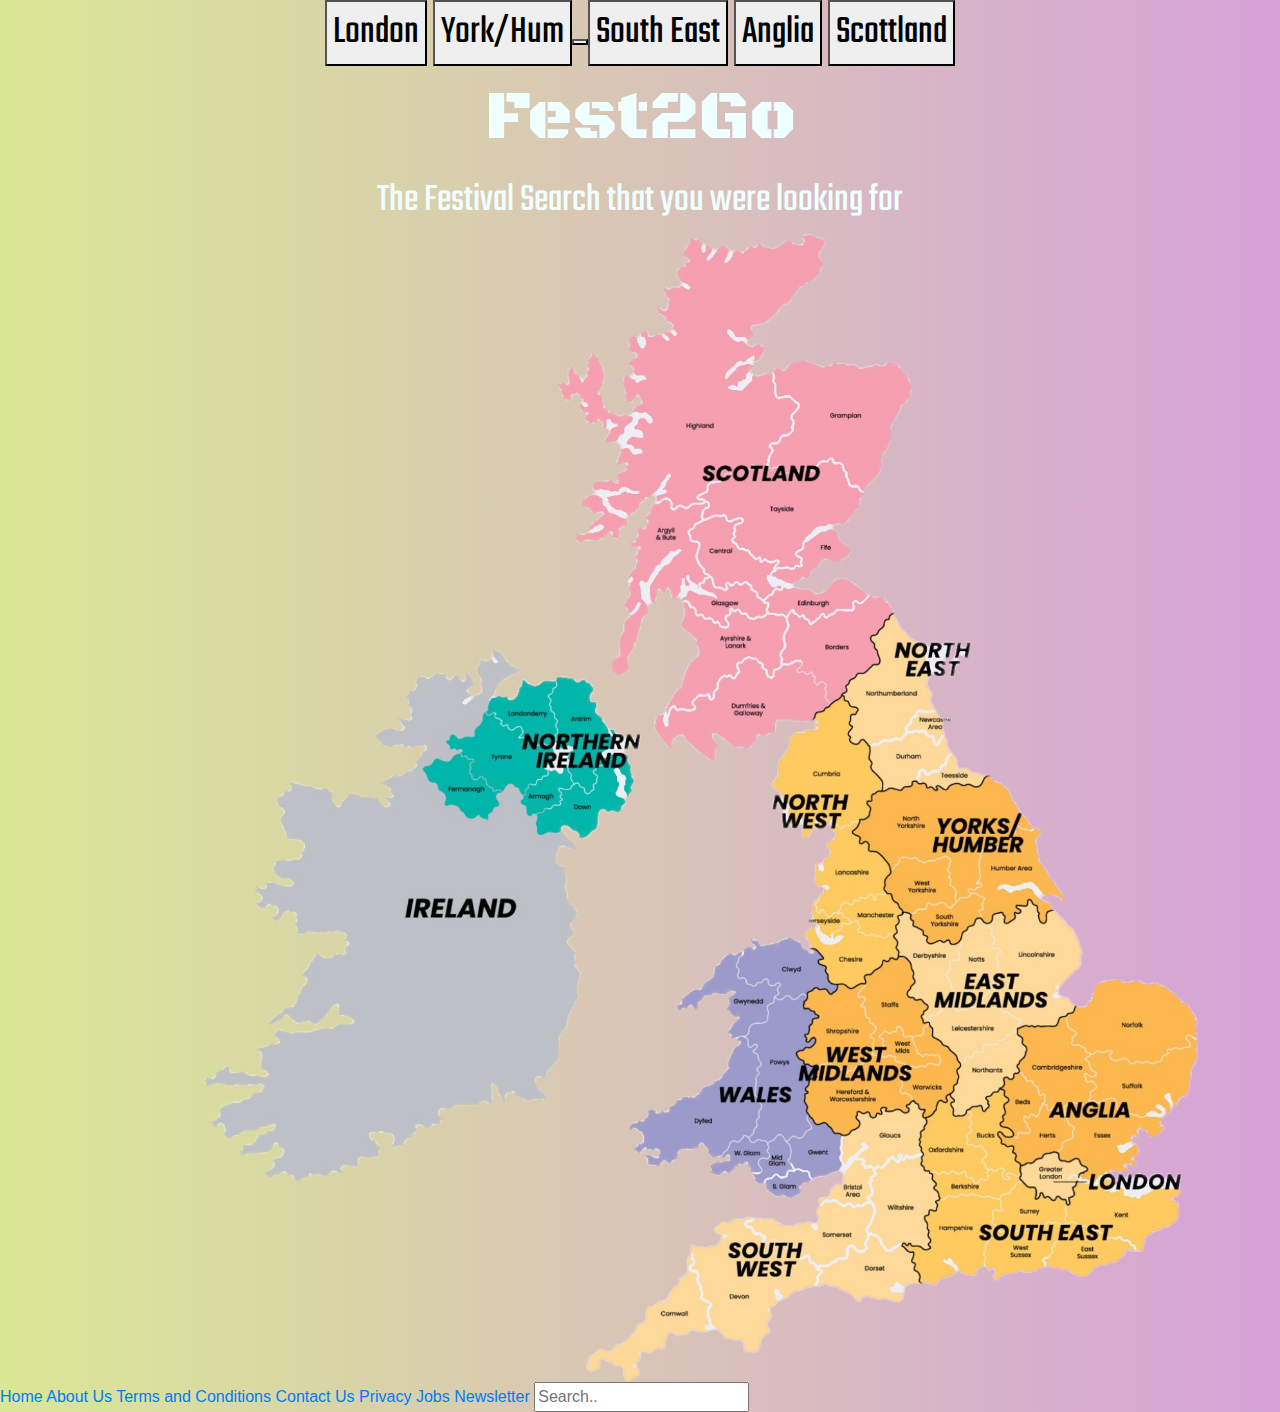
==== index.html @ 10b6bcd2 "link main page to york/hum and added background to york hum" ====
<!DOCTYPE html>
<html lang="en">
<head>
    <meta charset="UTF-8">
    <meta name="viewport" content="width=device-width, initial-scale=1.0">
    <title>Fest2Go</title>
        <link rel="stylesheet" href="Home.css">
        <link href="https://fonts.googleapis.com/css2?family=Black+Ops+One&display=swap" rel="stylesheet">
        <link rel="stylesheet" href="https://cdn.jsdelivr.net/npm/bootstrap@4.3.1/dist/css/bootstrap.min.css" integrity="sha384-ggOyR0iXCbMQv3Xipma34MD+dH/1fQ784/j6cY/iJTQUOhcWr7x9JvoRxT2MZw1T" crossorigin="anonymous">
        <link href="https://fonts.googleapis.com/css2?family=Teko:wght@300&display=swap" rel="stylesheet">
</head> 
<body>

<script src="https://code.jquery.com/jquery-3.3.1.slim.min.js" integrity="sha384-q8i/X+965DzO0rT7abK41JStQIAqVgRVzpbzo5smXKp4YfRvH+8abtTE1Pi6jizo" crossorigin="anonymous"></script>
<script src="https://cdn.jsdelivr.net/npm/popper.js@1.14.7/dist/umd/popper.min.js" integrity="sha384-UO2eT0CpHqdSJQ6hJty5KVphtPhzWj9WO1clHTMGa3JDZwrnQq4sF86dIHNDz0W1" crossorigin="anonymous"></script>
<script src="https://cdn.jsdelivr.net/npm/bootstrap@4.3.1/dist/js/bootstrap.min.js" integrity="sha384-JjSmVgyd0p3pXB1rRibZUAYoIIy6OrQ6VrjIEaFf/nJGzIxFDsf4x0xIM+B07jRM" crossorigin="anonymous"></script>

<div class="TopBar">
     <a href="#London"><Button>London</Button></a>
     <a href="YorkHum.html"><button>York/Hum<button></a>
     <a href="#South East"><button>South East</button></a>
     <a href="#Anglia"><button>Anglia</button></a>
     <a href="#Scottland"><button>Scottland</button></a>
</div>

    <div class="HeaderMain">
        <h class="h1-fluid"> Fest2Go </h>
   </div>

   <div class="TagLine">
        <h class="h1-fluid"> The Festival Search that you were looking for </h>
   </div>

   <div class="RegionalMap">
        <img class="img-fluid" src="Regional Map 2.png" alt="A Regional Map of the UK, Featuring County Names">
   </div>

   <div calss="BottomBar">
        <a href="#Home">Home</a>
        <a href="#about">About Us</a>
        <a href="#TandC">Terms and Conditions</a>
        <a href="#contact">Contact Us</a>
        <a href="Privacy">Privacy</a>
        <a href="Jobs">Jobs</a>
        <a class="active" href="#Newsletter">Newsletter</a>
            <input type="text" placeholder="Search..">
   </div>

</body>
</html>
---- Home.css ----
body {
    background: linear-gradient(90deg, #dae795, #d7a2d9);
}

.HeaderMain{
    font-size: 70px;
    font-family: 'Black Ops One', system-ui;
    text-align: center;
    color: azure;
}

.TagLine{
    font-size: 40px;
    font-family: 'Teko', sans-serif;
    text-align: center;
    color: azure;
    text-wrap:balance;
}

.TopBar{
    font-family: 'Teko', sans-serif;
    font-size: 40px;
    display:block;
    text-align: center;
    max-width: 100%;
    background: linear-gradient(90deg, #dae795, #d7a2d9);
    color:#574369;
}

#RegionalMap {
display:block;
max-width: 100%;
height: auto;
}

.BottomBar{
    font-family: 'Teko', sans-serif;
    font-size: 30px;
    text-align: center;
    text-wrap:balance;
    max-width: 100%;
    background: linear-gradient(90deg, #dae795, #d7a2d9);
    color:#574369;
}
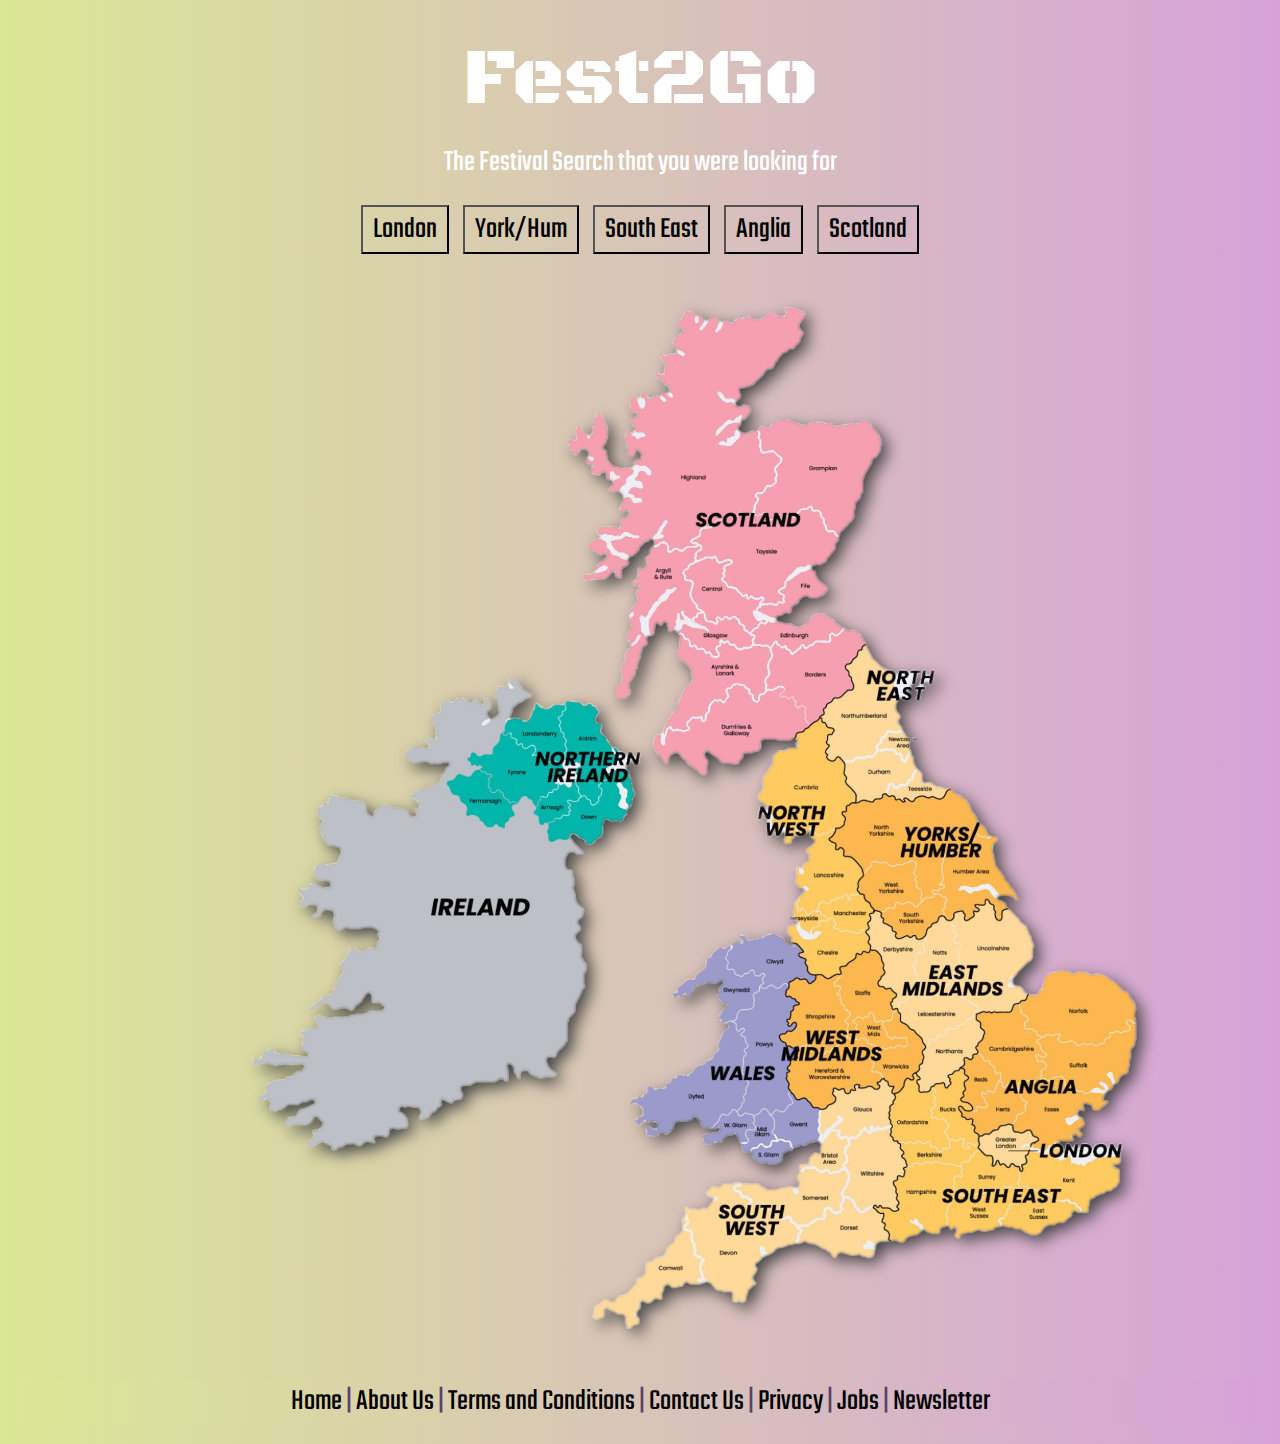
==== commit fcad0693: "reorganised files and cleaned up code" ====
--- a/index.html
+++ b/index.html
@@ -1,50 +1,52 @@
 <!DOCTYPE html>
 <html lang="en">
-<head>
-    <meta charset="UTF-8">
-    <meta name="viewport" content="width=device-width, initial-scale=1.0">
-    <title>Fest2Go</title>
-        <link rel="stylesheet" href="Home.css">
-        <link href="https://fonts.googleapis.com/css2?family=Black+Ops+One&display=swap" rel="stylesheet">
-        <link rel="stylesheet" href="https://cdn.jsdelivr.net/npm/bootstrap@4.3.1/dist/css/bootstrap.min.css" integrity="sha384-ggOyR0iXCbMQv3Xipma34MD+dH/1fQ784/j6cY/iJTQUOhcWr7x9JvoRxT2MZw1T" crossorigin="anonymous">
-        <link href="https://fonts.googleapis.com/css2?family=Teko:wght@300&display=swap" rel="stylesheet">
-</head> 
-<body>
+    <head>
+        <meta charset="UTF-8" />
+        <meta name="viewport" content="width=device-width, initial-scale=1.0" />
+        <title>Fest2Go</title>
+        <link rel="stylesheet" href="styles/main.css" />
+        <link rel="stylesheet" href="https://fonts.googleapis.com/css2?family=Black+Ops+One&display=swap" />
+        <link rel="stylesheet" href="https://cdn.jsdelivr.net/npm/bootstrap@4.3.1/dist/css/bootstrap.min.css" />
+        <link rel="stylesheet" href="https://fonts.googleapis.com/css2?family=Teko:wght@300&display=swap" />
+        <script src="https://code.jquery.com/jquery-3.3.1.slim.min.js"></script>
+        <script src="https://cdn.jsdelivr.net/npm/popper.js@1.14.7/dist/umd/popper.min.js"></script>
+        <script src="https://cdn.jsdelivr.net/npm/bootstrap@4.3.1/dist/js/bootstrap.min.js"></script>
+    </head>
+    <body>
+        <div id="title">
+            <a href="index.html"><h class="h1-fluid">Fest2Go</h></a>
+        </div>
 
-<script src="https://code.jquery.com/jquery-3.3.1.slim.min.js" integrity="sha384-q8i/X+965DzO0rT7abK41JStQIAqVgRVzpbzo5smXKp4YfRvH+8abtTE1Pi6jizo" crossorigin="anonymous"></script>
-<script src="https://cdn.jsdelivr.net/npm/popper.js@1.14.7/dist/umd/popper.min.js" integrity="sha384-UO2eT0CpHqdSJQ6hJty5KVphtPhzWj9WO1clHTMGa3JDZwrnQq4sF86dIHNDz0W1" crossorigin="anonymous"></script>
-<script src="https://cdn.jsdelivr.net/npm/bootstrap@4.3.1/dist/js/bootstrap.min.js" integrity="sha384-JjSmVgyd0p3pXB1rRibZUAYoIIy6OrQ6VrjIEaFf/nJGzIxFDsf4x0xIM+B07jRM" crossorigin="anonymous"></script>
+        <div id="tagline">
+            <h class="h1-fluid">The Festival Search that you were looking for</h>
+        </div>
 
-<div class="TopBar">
-     <a href="#London"><Button>London</Button></a>
-     <a href="YorkHum.html"><button>York/Hum<button></a>
-     <a href="#South East"><button>South East</button></a>
-     <a href="#Anglia"><button>Anglia</button></a>
-     <a href="#Scottland"><button>Scottland</button></a>
-</div>
+        <div id="regions">
+            <a href="#london"><button>London</button></a>
+            <a href="yorkhum.html"><button>York/Hum</button></a>
+            <a href="#south_east"><button>South East</button></a>
+            <a href="#anglia"><button>Anglia</button></a>
+            <a href="#scotland"><button>Scotland</button></a>
+        </div>
 
-    <div class="HeaderMain">
-        <h class="h1-fluid"> Fest2Go </h>
-   </div>
+        <div id="map">
+            <img class="img-fluid" src="img/map.png" alt="A Regional Map of the UK, Featuring County Names" />
+        </div>
 
-   <div class="TagLine">
-        <h class="h1-fluid"> The Festival Search that you were looking for </h>
-   </div>
-
-   <div class="RegionalMap">
-        <img class="img-fluid" src="Regional Map 2.png" alt="A Regional Map of the UK, Featuring County Names">
-   </div>
-
-   <div calss="BottomBar">
-        <a href="#Home">Home</a>
-        <a href="#about">About Us</a>
-        <a href="#TandC">Terms and Conditions</a>
-        <a href="#contact">Contact Us</a>
-        <a href="Privacy">Privacy</a>
-        <a href="Jobs">Jobs</a>
-        <a class="active" href="#Newsletter">Newsletter</a>
-            <input type="text" placeholder="Search..">
-   </div>
-
-</body>
-</html>+        <div id="navbar">
+            <a href="#home">Home</a>
+            |
+            <a href="#about">About Us</a>
+            |
+            <a href="#tc">Terms and Conditions</a>
+            |
+            <a href="#contact">Contact Us</a>
+            |
+            <a href="#privacy">Privacy</a>
+            |
+            <a href="#jobs">Jobs</a>
+            |
+            <a href="#newletter">Newsletter</a>
+        </div>
+    </body>
+</html>
--- a/styles/main.css
+++ b/styles/main.css
@@ -0,0 +1,74 @@
+body {
+    padding: 20px;
+    background: linear-gradient(90deg, #dae795, #d7a2d9);
+}
+
+#title {
+    font-size: 80px;
+    font-family: 'Black Ops One', system-ui;
+    text-align: center;
+    color: white;
+}
+
+#title a {
+    color: white;
+    text-decoration: none;
+}
+
+#header {
+    font-size: 80px;
+    font-family: 'Black Ops One', system-ui;
+    text-align: center;
+    color: white;
+}
+
+
+#tagline {
+    font-size: 30px;
+    font-family: 'Teko', sans-serif;
+    text-align: center;
+    color: white;
+}
+
+#regions {
+    font-family: 'Teko', sans-serif;
+    font-size: 30px;
+    display: block;
+    text-align: center;
+    max-width: 100%;
+    margin-top: 20px;
+}
+
+#regions button {
+    padding: 0px 10px;
+    margin: 0px 5px;
+    background: transparent;
+    transform: scale(1);
+    transition: transform 0.1s,
+                background-color 0.1s;
+}
+
+#regions button:hover {
+    transform: scale(1.2);
+    background-color: pink;
+}
+
+#map {
+    padding: 50px;
+    filter: drop-shadow(6px 6px 8px #444444);
+}
+
+#navbar {
+    font-family: 'Teko', sans-serif;
+    font-size: 30px;
+    text-align: center;
+    text-wrap: balance;
+    max-width: 100%;
+    background: linear-gradient(90deg, #dae795, #d7a2d9);
+    color: #574369;
+}
+
+#navbar a {
+    color: black;
+    text-decoration: none;
+}
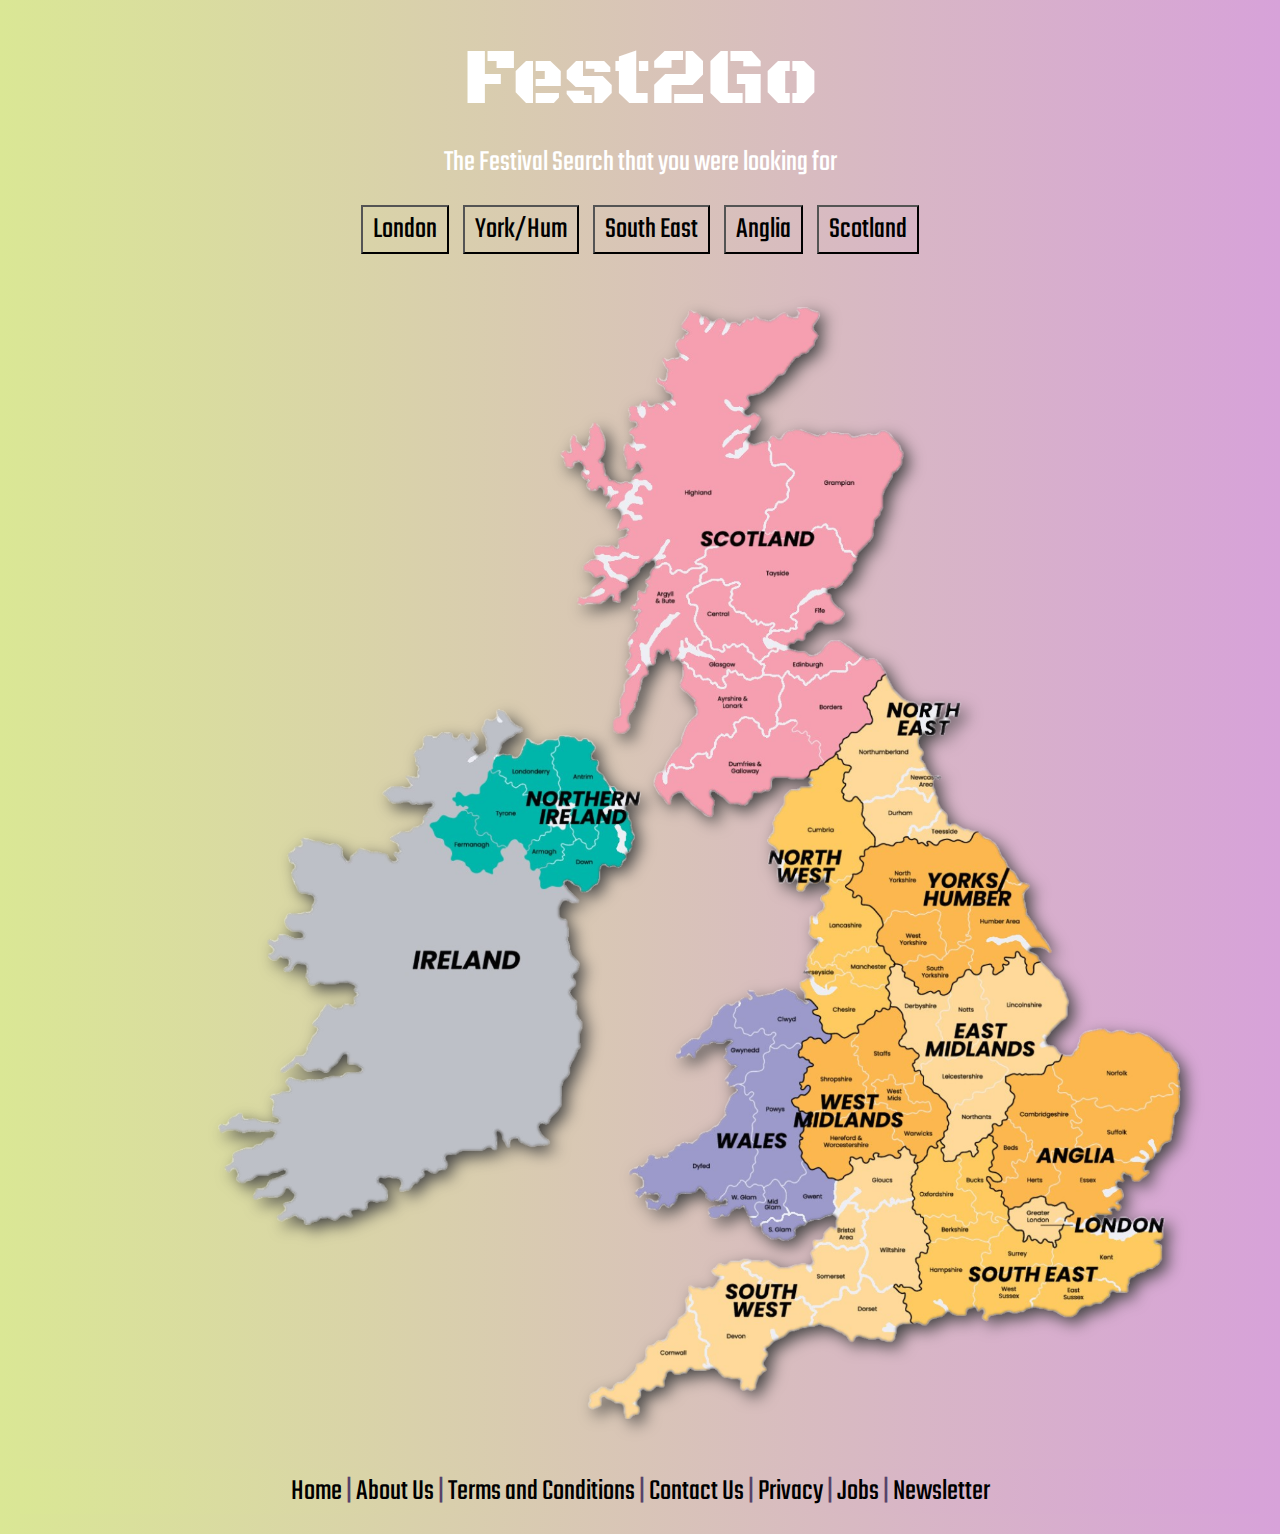
==== commit 7c192b58: "added pins to map" ====
--- a/index.html
+++ b/index.html
@@ -22,16 +22,15 @@
         </div>
 
         <div id="regions">
-            <a href="#london"><button>London</button></a>
+            <a href="london.html"><button>London</button></a>
             <a href="yorkhum.html"><button>York/Hum</button></a>
             <a href="#south_east"><button>South East</button></a>
             <a href="#anglia"><button>Anglia</button></a>
             <a href="#scotland"><button>Scotland</button></a>
         </div>
 
-        <div id="map">
-            <img class="img-fluid" src="img/map.png" alt="A Regional Map of the UK, Featuring County Names" />
-        </div>
+        <img id="map" class="img-fluid" src="img/map.png" alt="A Regional Map of the UK, Featuring County Names" />
+        <div id="points"></div>
 
         <div id="navbar">
             <a href="#home">Home</a>
@@ -48,5 +47,7 @@
             |
             <a href="#newletter">Newsletter</a>
         </div>
+
+        <script src="scripts/index.js"></script>
     </body>
 </html>
--- a/styles/main.css
+++ b/styles/main.css
@@ -54,8 +54,34 @@
 }
 
 #map {
-    padding: 50px;
+    margin: 50px 0px;
     filter: drop-shadow(6px 6px 8px #444444);
+}
+
+.pin {
+    position: absolute;
+    width: fit-content;
+}
+
+.pin:hover {
+    cursor: pointer;
+}
+
+.pin-dot {
+    margin: auto;
+    background-image: url('../img/pin.svg');
+    background-size: contain;
+    background-repeat: no-repeat;
+    background-position: center;
+    filter: drop-shadow(0px 5px 5px #000);
+    width: 20px;
+    height: 20px;
+    transform: scale(1);
+    transition: transform ease-in-out 0.1s;
+}
+
+.pin:hover .pin-dot {
+    transform: scale(1.5);
 }
 
 #navbar {
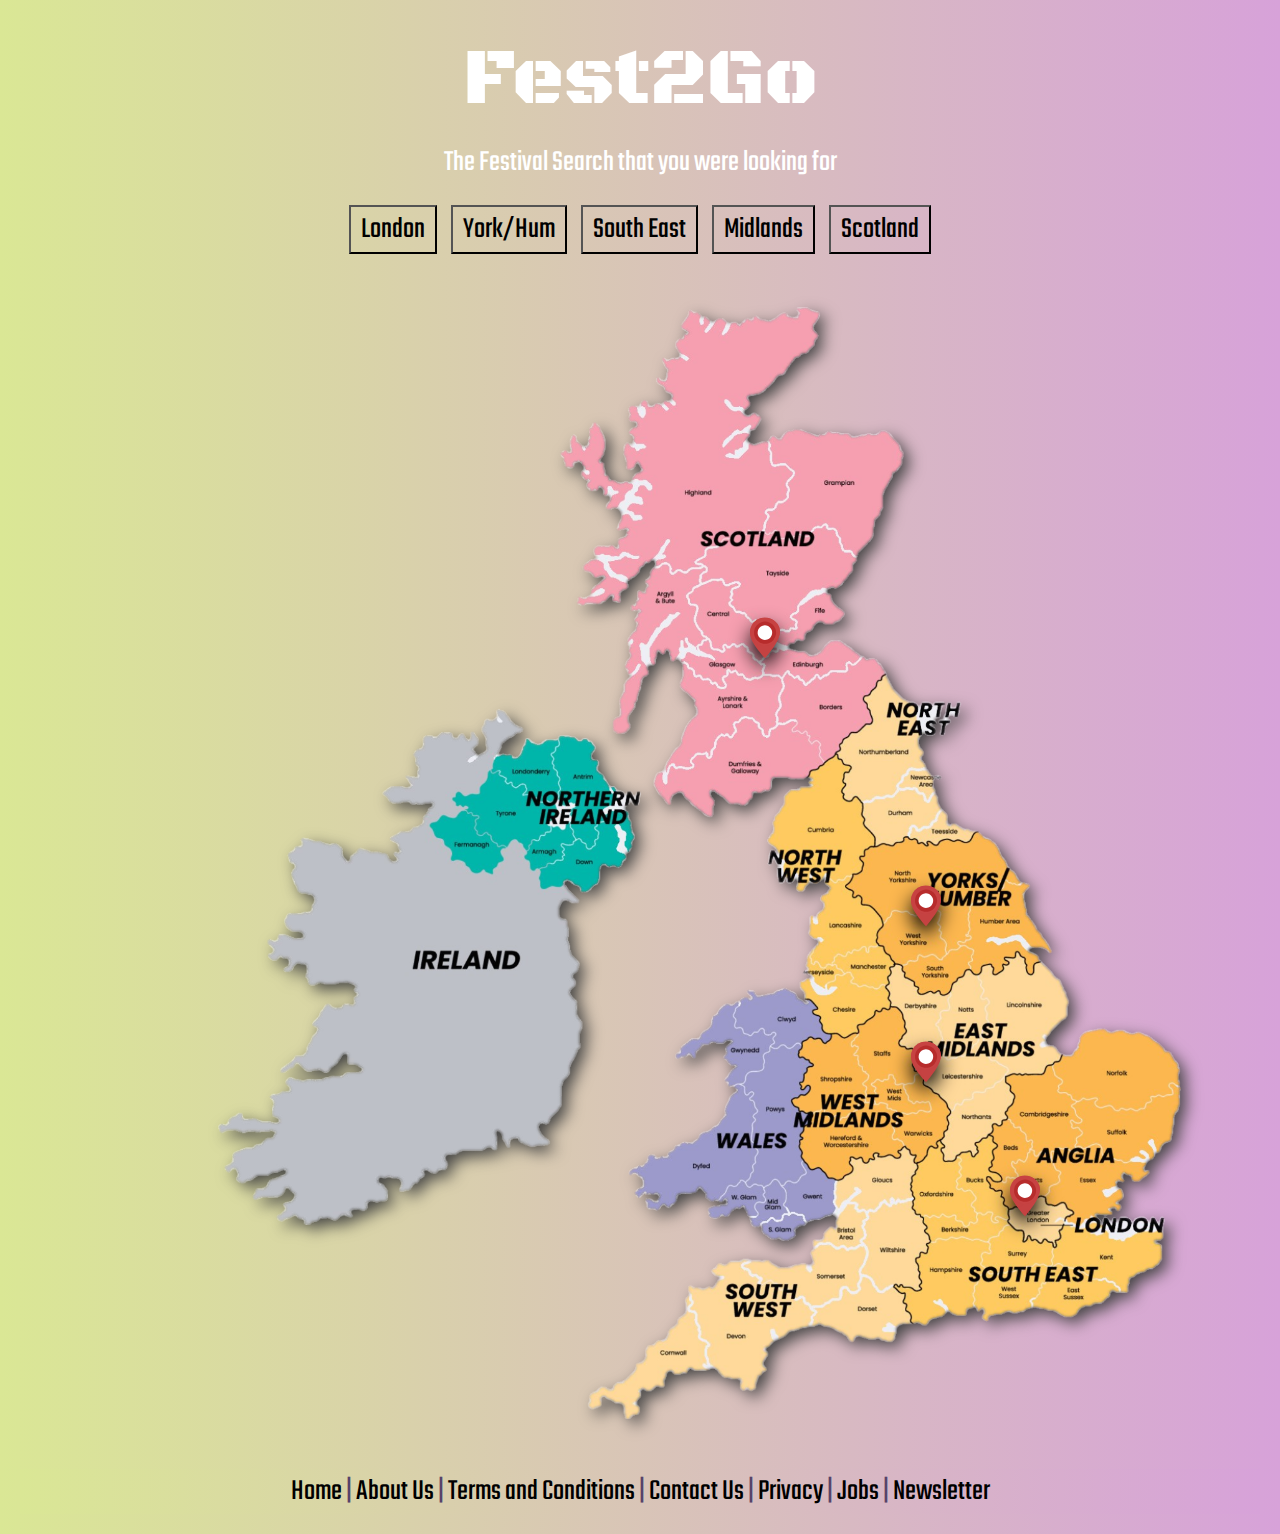
==== commit e8170e4e: "replaced anglia" ====
--- a/index.html
+++ b/index.html
@@ -24,9 +24,9 @@
         <div id="regions">
             <a href="london.html"><button>London</button></a>
             <a href="yorkhum.html"><button>York/Hum</button></a>
-            <a href="#south_east"><button>South East</button></a>
-            <a href="#anglia"><button>Anglia</button></a>
-            <a href="#scotland"><button>Scotland</button></a>
+            <a href="southeast.html"><button>South East</button></a>
+            <a href="midlands.html"><button>Midlands</button></a>
+            <a href="scotland.html"><button>Scotland</button></a>
         </div>
 
         <img id="map" class="img-fluid" src="img/map.png" alt="A Regional Map of the UK, Featuring County Names" />
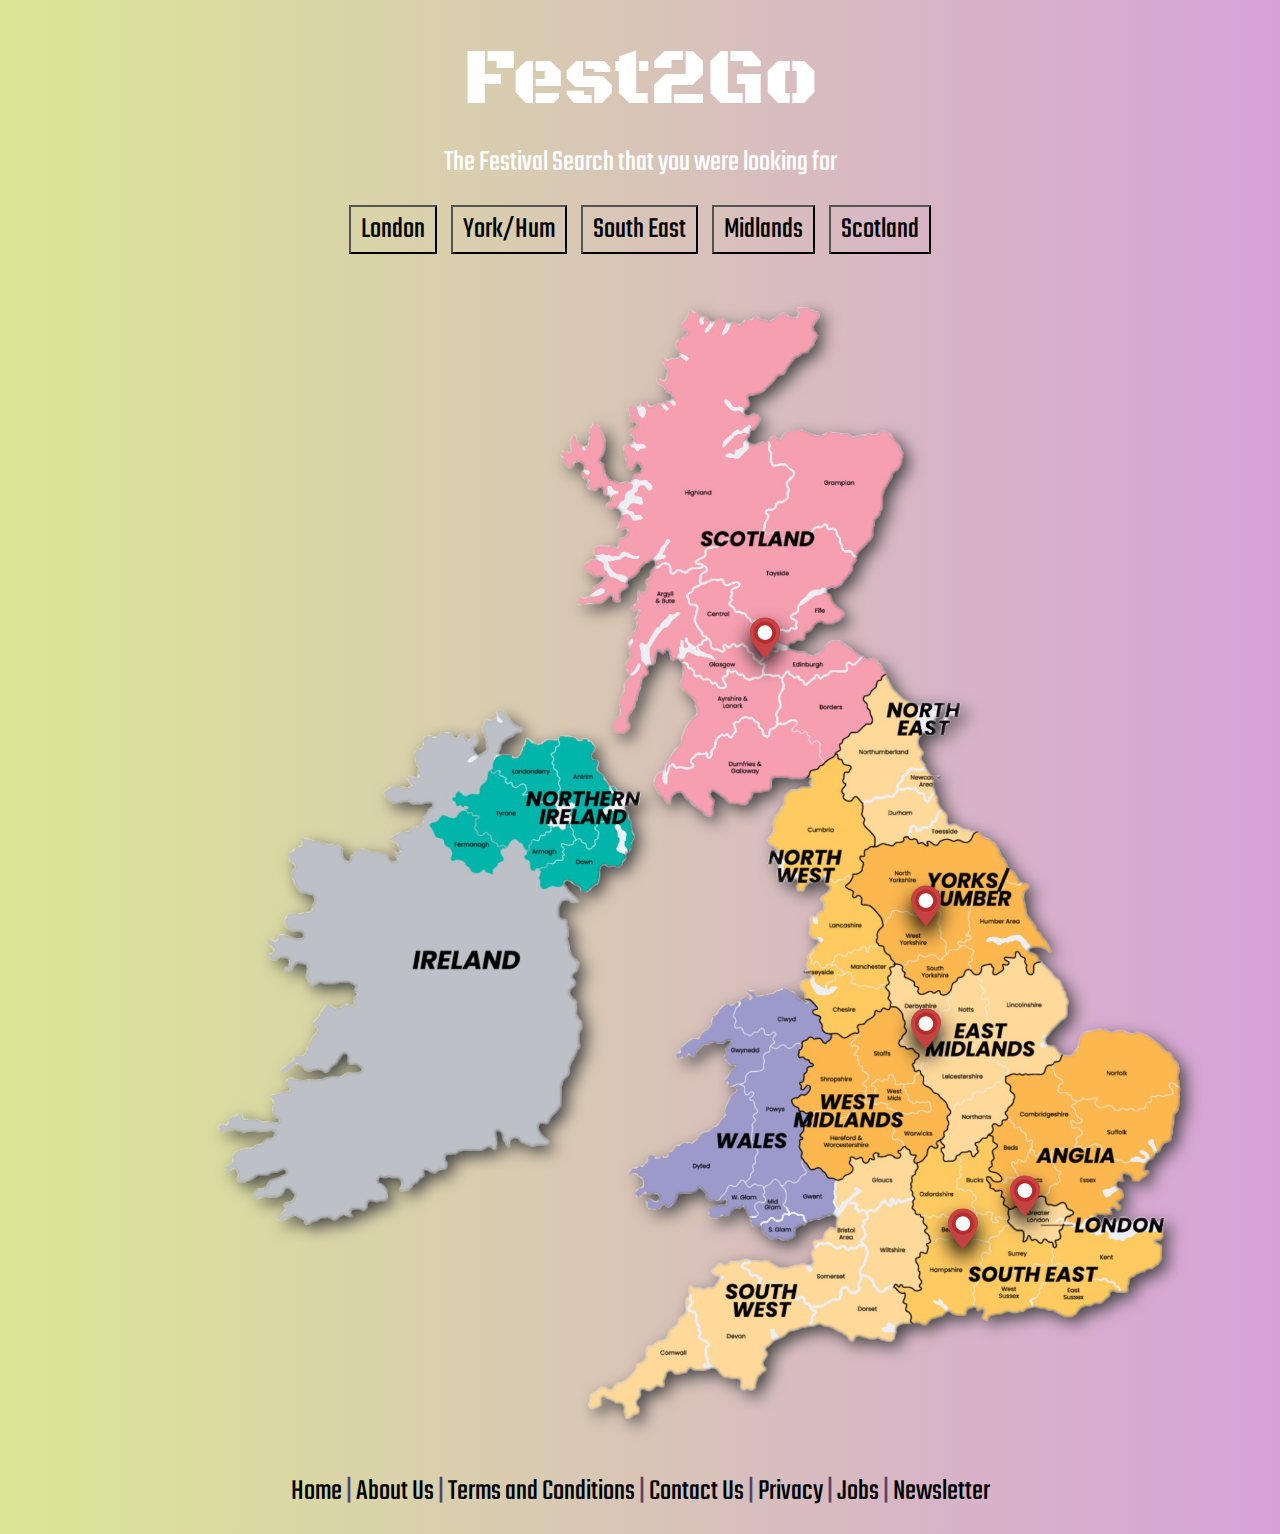
==== commit 5c88e2e5: "Merge branch 'main' of https://github.com/hkrxd/cfg-webdev-project" ====
--- a/index.html
+++ b/index.html
@@ -33,7 +33,7 @@
         <div id="points"></div>
 
         <div id="navbar">
-            <a href="#home">Home</a>
+            <a href="index.html">Home</a>
             |
             <a href="#about">About Us</a>
             |
--- a/styles/main.css
+++ b/styles/main.css
@@ -8,6 +8,12 @@
     font-family: 'Black Ops One', system-ui;
     text-align: center;
     color: white;
+    transform: scale(1);
+    transition: transform 0.1s;
+}
+
+#title:hover {
+    transform: scale(1.1);
 }
 
 #title a {
@@ -15,7 +21,7 @@
     text-decoration: none;
 }
 
-#header {
+#header h1 {
     font-size: 80px;
     font-family: 'Black Ops One', system-ui;
     text-align: center;
@@ -40,6 +46,7 @@
 }
 
 #regions button {
+    color: black;
     padding: 0px 10px;
     margin: 0px 5px;
     background: transparent;
@@ -90,7 +97,6 @@
     text-align: center;
     text-wrap: balance;
     max-width: 100%;
-    background: linear-gradient(90deg, #dae795, #d7a2d9);
     color: #574369;
 }
 
